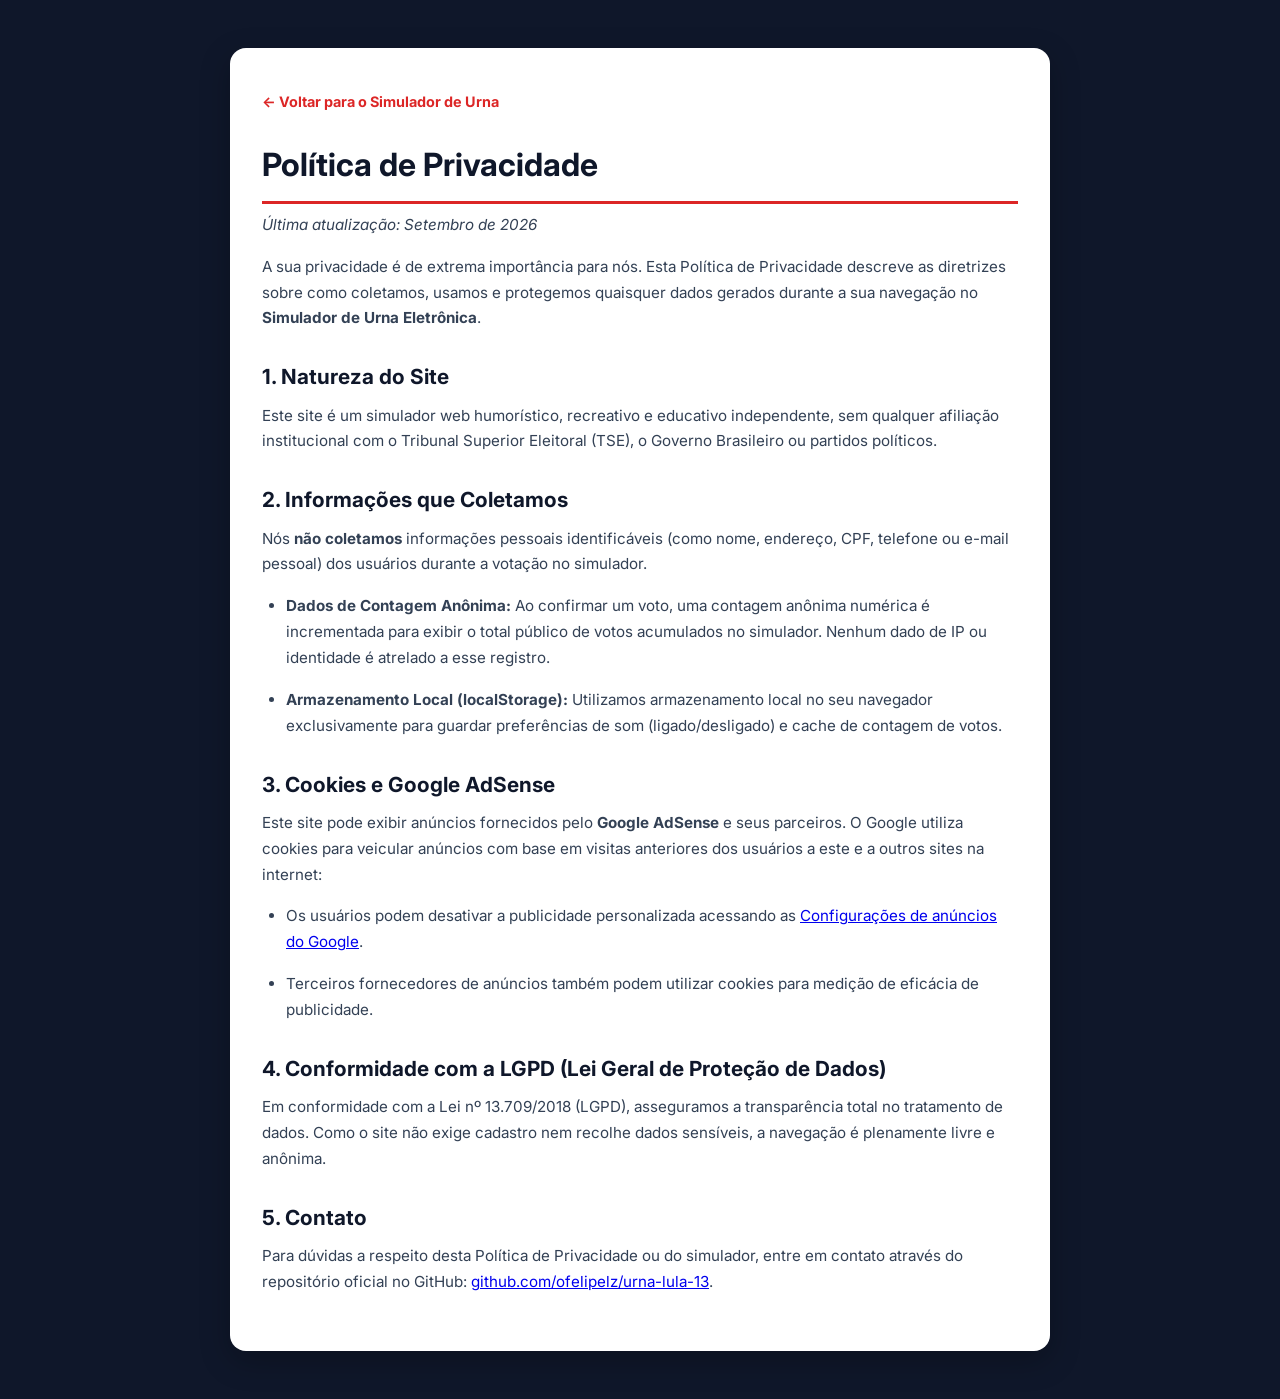
==== privacidade.html @ 72f8a4c6 "feat: Adiciona páginas de privacidade, termos de uso, artigo educativo e containers de anúncios para" ====
<!DOCTYPE html>
<html lang="pt-BR">
<head>
  <meta charset="UTF-8">
  <meta name="viewport" content="width=device-width, initial-scale=1.0">
  <title>Política de Privacidade - Simulador de Urna Eletrônica</title>
  <link rel="stylesheet" href="style.css">
  <link rel="preconnect" href="https://fonts.googleapis.com">
  <link rel="preconnect" href="https://fonts.gstatic.com" crossorigin>
  <link href="https://fonts.googleapis.com/css2?family=Inter:wght@400;600;700;800&family=Chivo+Mono:wght@700&display=swap" rel="stylesheet">
  <style>
    .legal-page {
      max-width: 820px;
      margin: 2rem auto;
      background: #ffffff;
      color: #1e293b;
      padding: 2.5rem 2rem;
      border-radius: 16px;
      box-shadow: 0 10px 30px rgba(0, 0, 0, 0.25);
      line-height: 1.7;
    }
    .legal-page h1 {
      font-size: 2rem;
      color: #0f172a;
      margin-bottom: 0.5rem;
      border-bottom: 3px solid #dc2626;
      padding-bottom: 0.5rem;
    }
    .legal-page h2 {
      font-size: 1.3rem;
      color: #0f172a;
      margin-top: 1.75rem;
      margin-bottom: 0.5rem;
    }
    .legal-page p, .legal-page li {
      font-size: 0.95rem;
      color: #334155;
      margin-bottom: 1rem;
    }
    .legal-page ul {
      padding-left: 1.5rem;
      margin-bottom: 1rem;
    }
    .back-home-link {
      display: inline-block;
      margin-bottom: 1.5rem;
      color: #dc2626;
      font-weight: 700;
      text-decoration: none;
      font-size: 0.9rem;
    }
    .back-home-link:hover {
      text-decoration: underline;
    }
  </style>
</head>
<body style="background: #0f172a; min-height: 100vh; padding: 1rem;">
  <div class="legal-page">
    <a href="index.html" class="back-home-link">← Voltar para o Simulador de Urna</a>
    
    <h1>Política de Privacidade</h1>
    <p><em>Última atualização: Setembro de 2026</em></p>

    <p>A sua privacidade é de extrema importância para nós. Esta Política de Privacidade descreve as diretrizes sobre como coletamos, usamos e protegemos quaisquer dados gerados durante a sua navegação no <strong>Simulador de Urna Eletrônica</strong>.</p>

    <h2>1. Natureza do Site</h2>
    <p>Este site é um simulador web humorístico, recreativo e educativo independente, sem qualquer afiliação institucional com o Tribunal Superior Eleitoral (TSE), o Governo Brasileiro ou partidos políticos.</p>

    <h2>2. Informações que Coletamos</h2>
    <p>Nós <strong>não coletamos</strong> informações pessoais identificáveis (como nome, endereço, CPF, telefone ou e-mail pessoal) dos usuários durante a votação no simulador.</p>
    <ul>
      <li><strong>Dados de Contagem Anônima:</strong> Ao confirmar um voto, uma contagem anônima numérica é incrementada para exibir o total público de votos acumulados no simulador. Nenhum dado de IP ou identidade é atrelado a esse registro.</li>
      <li><strong>Armazenamento Local (localStorage):</strong> Utilizamos armazenamento local no seu navegador exclusivamente para guardar preferências de som (ligado/desligado) e cache de contagem de votos.</li>
    </ul>

    <h2>3. Cookies e Google AdSense</h2>
    <p>Este site pode exibir anúncios fornecidos pelo <strong>Google AdSense</strong> e seus parceiros. O Google utiliza cookies para veicular anúncios com base em visitas anteriores dos usuários a este e a outros sites na internet:</p>
    <ul>
      <li>Os usuários podem desativar a publicidade personalizada acessando as <a href="https://www.google.com/settings/ads" target="_blank" rel="noopener">Configurações de anúncios do Google</a>.</li>
      <li>Terceiros fornecedores de anúncios também podem utilizar cookies para medição de eficácia de publicidade.</li>
    </ul>

    <h2>4. Conformidade com a LGPD (Lei Geral de Proteção de Dados)</h2>
    <p>Em conformidade com a Lei nº 13.709/2018 (LGPD), asseguramos a transparência total no tratamento de dados. Como o site não exige cadastro nem recolhe dados sensíveis, a navegação é plenamente livre e anônima.</p>

    <h2>5. Contato</h2>
    <p>Para dúvidas a respeito desta Política de Privacidade ou do simulador, entre em contato através do repositório oficial no GitHub: <a href="https://github.com/ofelipelz/urna-lula-13" target="_blank" rel="noopener">github.com/ofelipelz/urna-lula-13</a>.</p>
  </div>
</body>
</html>
---- style.css ----
/* =========================================================
   SIMULADOR DE URNA ELETRÔNICA - ESTILIZAÇÃO COMPLETA
   ========================================================= */

:root {
  --urna-case-color: #d1d5db;
  --urna-case-shadow: #9ca3af;
  --urna-case-light: #f3f4f6;
  --screen-bezel: #374151;
  --screen-bg: #f8fafc;
  --screen-text: #0f172a;
  
  --key-num-bg: #1e2530;
  --key-num-hover: #2d3748;
  --key-num-active: #111827;
  --key-num-text: #ffffff;
  
  --key-branco-bg: #f8fafc;
  --key-branco-text: #0f172a;
  --key-corrige-bg: #ea580c;
  --key-corrige-hover: #c2410c;
  --key-corrige-text: #ffffff;
  --key-confirma-bg: #16a34a;
  --key-confirma-hover: #15803d;
  --key-confirma-text: #ffffff;
  
  --pt-red: #dc2626;
  --star-yellow: #f59e0b;
}

* {
  box-sizing: border-box;
  margin: 0;
  padding: 0;
  user-select: none;
}

body {
  font-family: 'Inter', system-ui, -apple-system, sans-serif;
  background: radial-gradient(circle at 50% 20%, #1e293b 0%, #0f172a 100%);
  color: #f1f5f9;
  min-height: 100vh;
  display: flex;
  flex-direction: column;
  align-items: center;
  justify-content: center;
  padding: 1.5rem 1rem;
  overflow-x: hidden;
}

.main-wrapper {
  display: flex;
  flex-direction: column;
  align-items: center;
  width: 100%;
  max-width: 980px;
  position: relative;
  z-index: 1;
}

/* ================= Top Bar ================= */
.top-bar {
  width: 100%;
  display: flex;
  justify-content: space-between;
  align-items: center;
  margin-bottom: 1.25rem;
  padding: 0.5rem 0.75rem;
  background: rgba(255, 255, 255, 0.05);
  backdrop-filter: blur(8px);
  border-radius: 12px;
  border: 1px solid rgba(255, 255, 255, 0.1);
}

.top-title {
  display: flex;
  align-items: center;
  gap: 0.5rem;
  font-size: 0.95rem;
  letter-spacing: 0.5px;
}

.sub-badge {
  font-size: 0.65rem;
  font-weight: 800;
  background: var(--pt-red);
  color: #fff;
  padding: 0.15rem 0.45rem;
  border-radius: 6px;
  letter-spacing: 0.5px;
}

.top-hints {
  display: flex;
  align-items: center;
  gap: 0.75rem;
  flex-wrap: wrap;
}

.online-votes-badge {
  display: flex;
  align-items: center;
  gap: 0.45rem;
  background: rgba(22, 163, 74, 0.15);
  border: 1px solid rgba(34, 197, 94, 0.4);
  color: #86efac;
  font-size: 0.75rem;
  padding: 0.25rem 0.65rem;
  border-radius: 9999px;
  font-weight: 600;
  letter-spacing: 0.3px;
  transition: transform 0.2s ease, background 0.2s ease;
}

.online-votes-badge strong {
  color: #ffffff;
  font-weight: 800;
}

.online-votes-badge.bump {
  animation: bumpCounter 0.5s cubic-bezier(0.175, 0.885, 0.32, 1.275);
  background: rgba(220, 38, 38, 0.4);
  border-color: #ef4444;
}

@keyframes bumpCounter {
  0% { transform: scale(1); }
  50% { transform: scale(1.15); }
  100% { transform: scale(1); }
}

.live-dot {
  width: 7px;
  height: 7px;
  background: #22c55e;
  border-radius: 50%;
  box-shadow: 0 0 6px #22c55e;
  animation: pulseLiveDot 1.5s infinite;
}

@keyframes pulseLiveDot {
  0%, 100% { opacity: 1; transform: scale(1); }
  50% { opacity: 0.4; transform: scale(0.85); }
}

.hint-pill {
  font-size: 0.75rem;
  color: #94a3b8;
  background: rgba(0, 0, 0, 0.3);
  padding: 0.25rem 0.6rem;
  border-radius: 9999px;
}

.sound-toggle-btn {
  background: #334155;
  color: #f8fafc;
  border: none;
  font-size: 0.75rem;
  font-weight: 600;
  padding: 0.3rem 0.75rem;
  border-radius: 6px;
  cursor: pointer;
  transition: all 0.2s;
}

.sound-toggle-btn:hover {
  background: #475569;
}

/* ================= Urna Cabinet Casing ================= */
.urna-casing {
  display: flex;
  width: 100%;
  background: linear-gradient(145deg, #e5e7eb, #d1d5db);
  border-radius: 20px;
  padding: 1.75rem;
  box-shadow: 
    0 25px 50px -12px rgba(0, 0, 0, 0.5),
    0 10px 0 0 #9ca3af,
    inset 0 2px 3px rgba(255, 255, 255, 0.8),
    inset 0 -2px 4px rgba(0, 0, 0, 0.2);
  gap: 1.75rem;
  border: 1px solid #cbd5e1;
}

/* ================= Screen Section (Left) ================= */
.screen-section {
  flex: 1.45;
  display: flex;
  flex-direction: column;
}

.screen-frame {
  background: var(--screen-bezel);
  border-radius: 12px;
  padding: 1rem;
  box-shadow: 
    inset 0 3px 6px rgba(0, 0, 0, 0.6),
    0 2px 4px rgba(255, 255, 255, 0.4);
  height: 100%;
  min-height: 480px;
  display: flex;
}

.screen-inner {
  background: var(--screen-bg);
  color: var(--screen-text);
  border-radius: 6px;
  width: 100%;
  position: relative;
  overflow: hidden;
  box-shadow: inset 0 2px 8px rgba(0, 0, 0, 0.15);
  font-family: 'Chivo Mono', monospace;
  display: flex;
  flex-direction: column;
}

/* Sub-views inside the screen */
.screen-view {
  display: none;
  height: 100%;
  width: 100%;
  padding: 1.25rem 1.25rem 0.75rem;
  flex-direction: column;
  justify-content: space-between;
}

.screen-view.active {
  display: flex;
}

/* Header inside screen */
.screen-header {
  display: flex;
  justify-content: space-between;
  border-bottom: 2px solid #000;
  padding-bottom: 0.35rem;
  font-size: 0.8rem;
  font-weight: 700;
  letter-spacing: 0.5px;
}

.header-step {
  color: #475569;
}

/* Voting Main Grid */
.voting-content {
  display: flex;
  gap: 1rem;
  flex: 1;
  margin-top: 0.75rem;
}

.vote-info-col {
  flex: 1.3;
  display: flex;
  flex-direction: column;
}

.role-title-wrap {
  margin-bottom: 0.85rem;
}

.sub-label {
  display: block;
  font-size: 0.75rem;
  color: #334155;
  font-weight: 600;
}

.role-label {
  font-size: 1.35rem;
  font-weight: 900;
  letter-spacing: 1px;
  color: #000;
}

/* Number input row */
.number-input-row {
  display: flex;
  align-items: center;
  gap: 0.6rem;
  margin-bottom: 0.85rem;
  position: relative;
}

.number-label {
  font-size: 0.85rem;
  font-weight: 700;
}

.digits-box-container {
  display: flex;
  gap: 0.4rem;
}

.digit-box {
  width: 44px;
  height: 54px;
  border: 2px solid #000;
  background: #ffffff;
  display: flex;
  align-items: center;
  justify-content: center;
  font-size: 2rem;
  font-weight: 900;
  position: relative;
  box-shadow: inset 0 1px 3px rgba(0, 0, 0, 0.15);
  transition: all 0.2s cubic-bezier(0.175, 0.885, 0.32, 1.275);
}

.digit-box.active {
  border-color: #2563eb;
  background: #eff6ff;
}

.digit-box .cursor {
  display: none;
  position: absolute;
  bottom: 6px;
  width: 20px;
  height: 3px;
  background: #000;
  animation: blink 0.9s infinite;
}

.digit-box.active .cursor {
  display: block;
}

@keyframes blink {
  0%, 49% { opacity: 1; }
  50%, 100% { opacity: 0; }
}

.digit-box.glitch {
  animation: spinSlot 0.4s ease-in-out;
  background: #fef08a;
  border-color: var(--pt-red);
}

@keyframes spinSlot {
  0% { transform: scale(1) rotate(0deg); }
  50% { transform: scale(1.15) rotate(6deg); background: #fee2e2; }
  100% { transform: scale(1) rotate(0deg); }
}

.magic-pill {
  font-size: 0.65rem;
  background: #ecfdf5;
  color: #047857;
  border: 1px solid #a7f3d0;
  padding: 0.2rem 0.5rem;
  border-radius: 9999px;
  font-weight: 700;
  animation: fadeIn 0.3s ease;
}

.magic-pill.hidden {
  display: none;
}

/* Candidate Details Box */
.candidate-details-box {
  margin-top: 0.3rem;
  background: #ffffff;
  border: 1.5px solid #cbd5e1;
  border-radius: 8px;
  padding: 0.65rem 0.8rem;
  display: none;
  flex-direction: column;
  gap: 0.3rem;
  animation: slideUp 0.3s cubic-bezier(0.16, 1, 0.3, 1);
  box-shadow: 0 4px 6px -1px rgba(0, 0, 0, 0.05);
}

.candidate-details-box.show {
  display: flex;
}

.detail-line {
  font-size: 0.72rem;
  line-height: 1.3;
}

.detail-label {
  color: #64748b;
  font-weight: 600;
  margin-right: 0.3rem;
}

.detail-val {
  color: #0f172a;
  font-weight: 800;
}

/* Speech bubble from Lula */
.speech-bubble {
  margin-top: 0.45rem;
  background: #fef2f2;
  border: 1.5px dashed var(--pt-red);
  border-radius: 8px;
  padding: 0.5rem 0.6rem;
  position: relative;
  display: flex;
  align-items: flex-start;
  gap: 0.35rem;
  animation: popIn 0.3s cubic-bezier(0.34, 1.56, 0.64, 1);
}

.bubble-arrow {
  position: absolute;
  top: -8px;
  right: 25px;
  width: 0;
  height: 0;
  border-left: 7px solid transparent;
  border-right: 7px solid transparent;
  border-bottom: 8px solid var(--pt-red);
}

.lula-star {
  font-size: 0.9rem;
  color: #eab308;
  filter: drop-shadow(0 1px 1px rgba(0,0,0,0.1));
}

#speech-text {
  font-size: 0.72rem;
  font-weight: 700;
  color: #991b1b;
  line-height: 1.3;
}

/* Initial Prompt */
.initial-prompt {
  margin-top: 1.5rem;
  padding: 0.75rem;
  background: #f1f5f9;
  border-radius: 8px;
  border: 1px dashed #cbd5e1;
}

.prompt-text {
  font-size: 0.8rem;
  color: #334155;
  margin-bottom: 0.25rem;
}

.prompt-subtext {
  font-size: 0.7rem;
  color: #64748b;
  font-style: italic;
}

/* Photos Column (Right of screen) */
.photos-col {
  flex: 1;
  display: flex;
  flex-direction: column;
  align-items: center;
  gap: 0.5rem;
  opacity: 0;
  transform: translateY(10px);
  transition: all 0.3s ease;
}

.photos-col.show {
  opacity: 1;
  transform: translateY(0);
}

.photo-card {
  border: 1.5px solid #000;
  background: #fff;
  border-radius: 4px;
  overflow: hidden;
  box-shadow: 0 4px 6px rgba(0, 0, 0, 0.1);
  display: flex;
  flex-direction: column;
  align-items: center;
}

.main-photo {
  width: 140px;
}

.photo-wrapper {
  width: 100%;
  height: 180px;
  overflow: hidden;
  display: flex;
  align-items: center;
  justify-content: center;
  background: #1e293b;
  position: relative;
}

.vice-photo {
  width: 95px;
}

.vice-wrapper {
  height: 95px;
}

.candidate-img {
  width: 100%;
  height: 100%;
  object-fit: cover;
  display: block;
  transition: transform 0.3s ease;
}

.candidate-img:hover {
  transform: scale(1.05);
}

.lula-img {
  object-position: center 40%;
}

.geraldo-img {
  object-position: center 30%;
}

.photo-badge-faz-l {
  position: absolute;
  bottom: 6px;
  left: 50%;
  transform: translateX(-50%);
  background: rgba(220, 38, 38, 0.95);
  color: #fff;
  font-family: 'Chivo Mono', monospace;
  font-size: 0.65rem;
  font-weight: 900;
  padding: 0.15rem 0.5rem;
  border-radius: 9999px;
  box-shadow: 0 2px 6px rgba(0, 0, 0, 0.5);
  white-space: nowrap;
  letter-spacing: 0.5px;
  animation: pulseBadge 1.5s infinite ease-in-out alternate;
}

@keyframes pulseBadge {
  0% { transform: translateX(-50%) scale(0.95); }
  100% { transform: translateX(-50%) scale(1.05); }
}

.photo-caption {
  font-size: 0.65rem;
  font-weight: 800;
  padding: 0.2rem 0;
  width: 100%;
  text-align: center;
  background: #e2e8f0;
  border-top: 1px solid #000;
}

/* Instructions footer */
.screen-instructions {
  margin-top: 0.5rem;
}

.inst-divider {
  height: 1px;
  background: #000;
  margin-bottom: 0.35rem;
}

.inst-content {
  font-size: 0.65rem;
  line-height: 1.4;
  color: #1e293b;
}

.inst-header {
  font-weight: 700;
}

.inst-line strong {
  font-weight: 800;
}

/* Screen View: Gravando */
#view-gravando {
  align-items: center;
  justify-content: center;
  text-align: center;
}

.center-content {
  display: flex;
  flex-direction: column;
  align-items: center;
  gap: 1rem;
}

.gravando-spinner {
  width: 50px;
  height: 50px;
  border: 5px solid #e2e8f0;
  border-top: 5px solid var(--pt-red);
  border-radius: 50%;
  animation: spin 0.8s linear infinite;
}

@keyframes spin {
  0% { transform: rotate(0deg); }
  100% { transform: rotate(360deg); }
}

.gravando-text {
  font-size: 1.8rem;
  font-weight: 900;
  letter-spacing: 2px;
}

.gravando-sub {
  font-size: 0.85rem;
  color: #64748b;
}

/* Screen View: FIM */
#view-fim {
  align-items: center;
  justify-content: center;
  text-align: center;
  background: radial-gradient(circle, #ffffff 0%, #f1f5f9 100%);
}

.fim-container {
  display: flex;
  flex-direction: column;
  align-items: center;
  gap: 0.75rem;
  animation: scalePop 0.5s cubic-bezier(0.175, 0.885, 0.32, 1.275);
}

.fim-title {
  font-size: 4.5rem;
  font-weight: 900;
  letter-spacing: 4px;
  color: #0f172a;
  text-shadow: 2px 2px 0px rgba(0, 0, 0, 0.1);
  line-height: 1;
}

.fim-badge {
  background: #16a34a;
  color: #fff;
  font-size: 1.1rem;
  font-weight: 800;
  padding: 0.35rem 1.25rem;
  border-radius: 9999px;
  letter-spacing: 1px;
  box-shadow: 0 4px 10px rgba(22, 163, 74, 0.3);
}

.fim-msg {
  font-size: 0.95rem;
  font-weight: 700;
  color: #475569;
}

.fim-online-box {
  background: #ffffff;
  border: 1.5px solid #cbd5e1;
  border-radius: 8px;
  padding: 0.65rem 0.85rem;
  width: 100%;
  max-width: 290px;
  box-shadow: 0 2px 6px rgba(0, 0, 0, 0.05);
  font-family: 'Inter', sans-serif;
  margin: 0.35rem 0;
}

.fim-vote-tally {
  font-size: 0.78rem;
  font-weight: 700;
  color: #0f172a;
  margin-bottom: 0.45rem;
}

.fim-vote-tally strong {
  color: var(--pt-red);
  font-weight: 900;
}

.apuracao-mini {
  display: flex;
  flex-direction: column;
  gap: 0.3rem;
}

.apuracao-labels {
  display: flex;
  justify-content: space-between;
  font-size: 0.68rem;
  font-weight: 800;
}

.pt-label {
  color: var(--pt-red);
}

.outros-label {
  color: #64748b;
}

.apuracao-bar {
  width: 100%;
  height: 8px;
  background: #e2e8f0;
  border-radius: 9999px;
  overflow: hidden;
  position: relative;
}

.apuracao-fill {
  width: 100%;
  height: 100%;
  background: linear-gradient(90deg, #dc2626, #ef4444);
  border-radius: 9999px;
  animation: fillApuracao 1.2s cubic-bezier(0.16, 1, 0.3, 1);
}

@keyframes fillApuracao {
  from { width: 0%; }
  to { width: 100%; }
}

.restart-btn {
  margin-top: 0.5rem;
  background: var(--pt-red);
  color: #fff;
  border: none;
  font-size: 0.9rem;
  font-weight: 800;
  padding: 0.6rem 1.5rem;
  border-radius: 8px;
  cursor: pointer;
  box-shadow: 0 4px 12px rgba(220, 38, 38, 0.3);
  transition: all 0.2s ease;
}

.restart-btn:hover {
  background: #b91c1c;
  transform: translateY(-2px);
}

.fim-voto-label {
  position: absolute;
  bottom: 12px;
  font-size: 0.65rem;
  letter-spacing: 1px;
  color: #94a3b8;
  font-weight: 700;
}

/* ================= Keypad Section (Right) ================= */
.keypad-section {
  flex: 1;
  display: flex;
  flex-direction: column;
}

.keypad-frame {
  background: #2b3544;
  border-radius: 12px;
  padding: 1.25rem;
  box-shadow: 
    inset 0 2px 4px rgba(255, 255, 255, 0.1),
    0 10px 20px rgba(0, 0, 0, 0.35);
  display: flex;
  flex-direction: column;
  height: 100%;
  justify-content: space-between;
}

.keypad-brand {
  margin-bottom: 1rem;
  text-align: center;
  border-bottom: 1px solid rgba(255, 255, 255, 0.1);
  padding-bottom: 0.5rem;
}

.tse-logo-wrap {
  display: inline-flex;
  align-items: center;
  gap: 0.4rem;
  background: rgba(0, 0, 0, 0.25);
  padding: 0.35rem 0.8rem;
  border-radius: 6px;
  border: 1px solid rgba(255, 255, 255, 0.08);
}

.tse-title {
  font-size: 0.75rem;
  font-weight: 800;
  letter-spacing: 1px;
  color: #e2e8f0;
}

/* Numeric Keys Grid */
.num-grid {
  display: grid;
  grid-template-columns: repeat(3, 1fr);
  gap: 0.65rem;
  margin-bottom: 1.25rem;
}

.key {
  position: relative;
  font-family: 'Inter', sans-serif;
  font-weight: 800;
  border: none;
  cursor: pointer;
  border-radius: 6px;
  display: flex;
  align-items: center;
  justify-content: center;
  box-shadow: 
    0 4px 0 0 rgba(0, 0, 0, 0.5),
    0 5px 8px rgba(0, 0, 0, 0.3);
  transition: transform 0.06s ease, box-shadow 0.06s ease, background 0.1s;
  outline: none;
}

.key:active, .key.pressed {
  transform: translateY(3px);
  box-shadow: 
    0 1px 0 0 rgba(0, 0, 0, 0.5),
    0 2px 4px rgba(0, 0, 0, 0.2);
}

.num-key {
  background: var(--key-num-bg);
  color: var(--key-num-text);
  font-size: 1.45rem;
  height: 52px;
  border: 1px solid #374151;
}

.num-key:hover {
  background: var(--key-num-hover);
}

.tactile-dot {
  position: absolute;
  bottom: 6px;
  width: 5px;
  height: 5px;
  background: #94a3b8;
  border-radius: 50%;
}

.key-spacer {
  visibility: hidden;
}

/* Action Keys (BRANCO, CORRIGE, CONFIRMA) */
.action-grid {
  display: grid;
  grid-template-columns: 1fr 1fr 1.2fr;
  gap: 0.55rem;
  align-items: end;
}

.action-key {
  font-size: 0.75rem;
  letter-spacing: 0.5px;
  text-transform: uppercase;
}

.key-branco {
  background: var(--key-branco-bg);
  color: var(--key-branco-text);
  height: 52px;
  border: 1px solid #cbd5e1;
}

.key-branco:hover {
  background: #ffffff;
}

.key-corrige {
  background: var(--key-corrige-bg);
  color: var(--key-corrige-text);
  height: 52px;
}

.key-corrige:hover {
  background: var(--key-corrige-hover);
}

.key-confirma {
  background: var(--key-confirma-bg);
  color: var(--key-confirma-text);
  height: 64px; /* Taller like the real TSE urna */
  font-size: 0.85rem;
  font-weight: 900;
  box-shadow: 
    0 6px 0 0 #0f5132,
    0 8px 12px rgba(22, 163, 74, 0.4);
}

.key-confirma:hover {
  background: var(--key-confirma-hover);
}

.key-confirma:active, .key-confirma.pressed {
  transform: translateY(4px);
  box-shadow: 
    0 2px 0 0 #0f5132,
    0 3px 6px rgba(0, 0, 0, 0.3);
}

.key-confirma.pulse {
  animation: pulseGreen 1.2s infinite;
}

@keyframes pulseGreen {
  0% { box-shadow: 0 6px 0 0 #0f5132, 0 0 0 0 rgba(34, 197, 94, 0.7); }
  70% { box-shadow: 0 6px 0 0 #0f5132, 0 0 0 12px rgba(34, 197, 94, 0); }
  100% { box-shadow: 0 6px 0 0 #0f5132, 0 0 0 0 rgba(34, 197, 94, 0); }
}

/* ================= Confetti Canvas ================= */
#confetti-canvas {
  position: fixed;
  top: 0;
  left: 0;
  width: 100vw;
  height: 100vh;
  pointer-events: none;
  z-index: 999;
}

/* ================= AdSense Container ================= */
.ad-container-wrap {
  width: 100%;
  margin: 1.5rem 0;
  display: flex;
  justify-content: center;
}

.ad-placeholder {
  width: 100%;
  max-width: 728px;
  min-height: 90px;
  background: rgba(255, 255, 255, 0.03);
  border: 1px dashed rgba(255, 255, 255, 0.15);
  border-radius: 8px;
  display: flex;
  align-items: center;
  justify-content: center;
  color: #64748b;
  font-size: 0.75rem;
  letter-spacing: 0.5px;
}

/* ================= Article & Content (AdSense Policy) ================= */
.article-section {
  width: 100%;
  background: #ffffff;
  color: #1e293b;
  border-radius: 16px;
  padding: 2.25rem 2rem;
  margin: 2rem 0;
  box-shadow: 0 10px 30px rgba(0, 0, 0, 0.25);
  font-family: 'Inter', sans-serif;
  line-height: 1.65;
}

.article-header {
  border-bottom: 2px solid #e2e8f0;
  padding-bottom: 1rem;
  margin-bottom: 1.5rem;
}

.article-header h2 {
  font-size: 1.5rem;
  color: #0f172a;
  font-weight: 800;
  margin-bottom: 0.35rem;
}

.article-subtitle {
  font-size: 0.9rem;
  color: #64748b;
}

.article-grid {
  display: grid;
  grid-template-columns: repeat(auto-fit, minmax(280px, 1fr));
  gap: 1.25rem;
  margin-bottom: 1.75rem;
}

.article-card {
  background: #f8fafc;
  border: 1px solid #e2e8f0;
  border-radius: 10px;
  padding: 1.25rem;
}

.article-card h3 {
  font-size: 1rem;
  font-weight: 800;
  color: #0f172a;
  margin-bottom: 0.5rem;
}

.article-card p {
  font-size: 0.85rem;
  color: #475569;
}

/* FAQ */
.faq-section {
  margin: 1.75rem 0;
  border-top: 1px solid #e2e8f0;
  padding-top: 1.25rem;
}

.faq-section h3 {
  font-size: 1.15rem;
  font-weight: 800;
  color: #0f172a;
  margin-bottom: 0.75rem;
}

.faq-item {
  background: #f8fafc;
  border: 1px solid #e2e8f0;
  border-radius: 8px;
  padding: 0.75rem 1rem;
  margin-bottom: 0.5rem;
  font-size: 0.88rem;
  cursor: pointer;
}

.faq-item summary {
  font-weight: 700;
  color: #1e293b;
  outline: none;
}

.faq-item p {
  margin-top: 0.5rem;
  color: #475569;
  font-size: 0.84rem;
}

/* Disclaimer Box */
.disclaimer-box {
  background: #fef2f2;
  border-left: 4px solid #dc2626;
  border-radius: 0 8px 8px 0;
  padding: 0.85rem 1rem;
  margin-top: 1.5rem;
  font-size: 0.82rem;
  color: #991b1b;
}

.disclaimer-box p {
  margin-top: 0.25rem;
  line-height: 1.4;
}

/* ================= Footer ================= */
.app-footer {
  margin-top: 1.5rem;
  text-align: center;
  color: #94a3b8;
  font-size: 0.8rem;
  display: flex;
  flex-direction: column;
  gap: 0.4rem;
}

.footer-links {
  display: flex;
  align-items: center;
  justify-content: center;
  gap: 0.6rem;
  margin-bottom: 0.5rem;
  flex-wrap: wrap;
}

.footer-links a {
  color: #cbd5e1;
  text-decoration: none;
  font-size: 0.8rem;
  font-weight: 600;
}

.footer-links a:hover {
  color: #ffffff;
  text-decoration: underline;
}

.sep {
  color: #475569;
}

.copyright-line {
  font-size: 0.72rem;
  color: #64748b;
}

.shortcuts-legend {
  font-size: 0.7rem;
  color: #64748b;
}

.shortcuts-legend strong {
  color: #cbd5e1;
}

/* Animations */
@keyframes fadeIn {
  from { opacity: 0; }
  to { opacity: 1; }
}

@keyframes slideUp {
  from { opacity: 0; transform: translateY(8px); }
  to { opacity: 1; transform: translateY(0); }
}

@keyframes popIn {
  0% { transform: scale(0.9); opacity: 0; }
  100% { transform: scale(1); opacity: 1; }
}

@keyframes scalePop {
  0% { transform: scale(0.7); opacity: 0; }
  100% { transform: scale(1); opacity: 1; }
}

/* Responsive adjustments */
@media (max-width: 820px) {
  .urna-casing {
    flex-direction: column;
    padding: 1rem;
    gap: 1.25rem;
  }
  
  .screen-frame {
    min-height: 420px;
  }
  
  .voting-content {
    flex-direction: column;
  }
  
  .photos-col {
    flex-direction: row;
    justify-content: center;
  }
  
  .main-photo {
    width: 120px;
  }
  
  .photo-wrapper {
    height: 140px;
  }
}
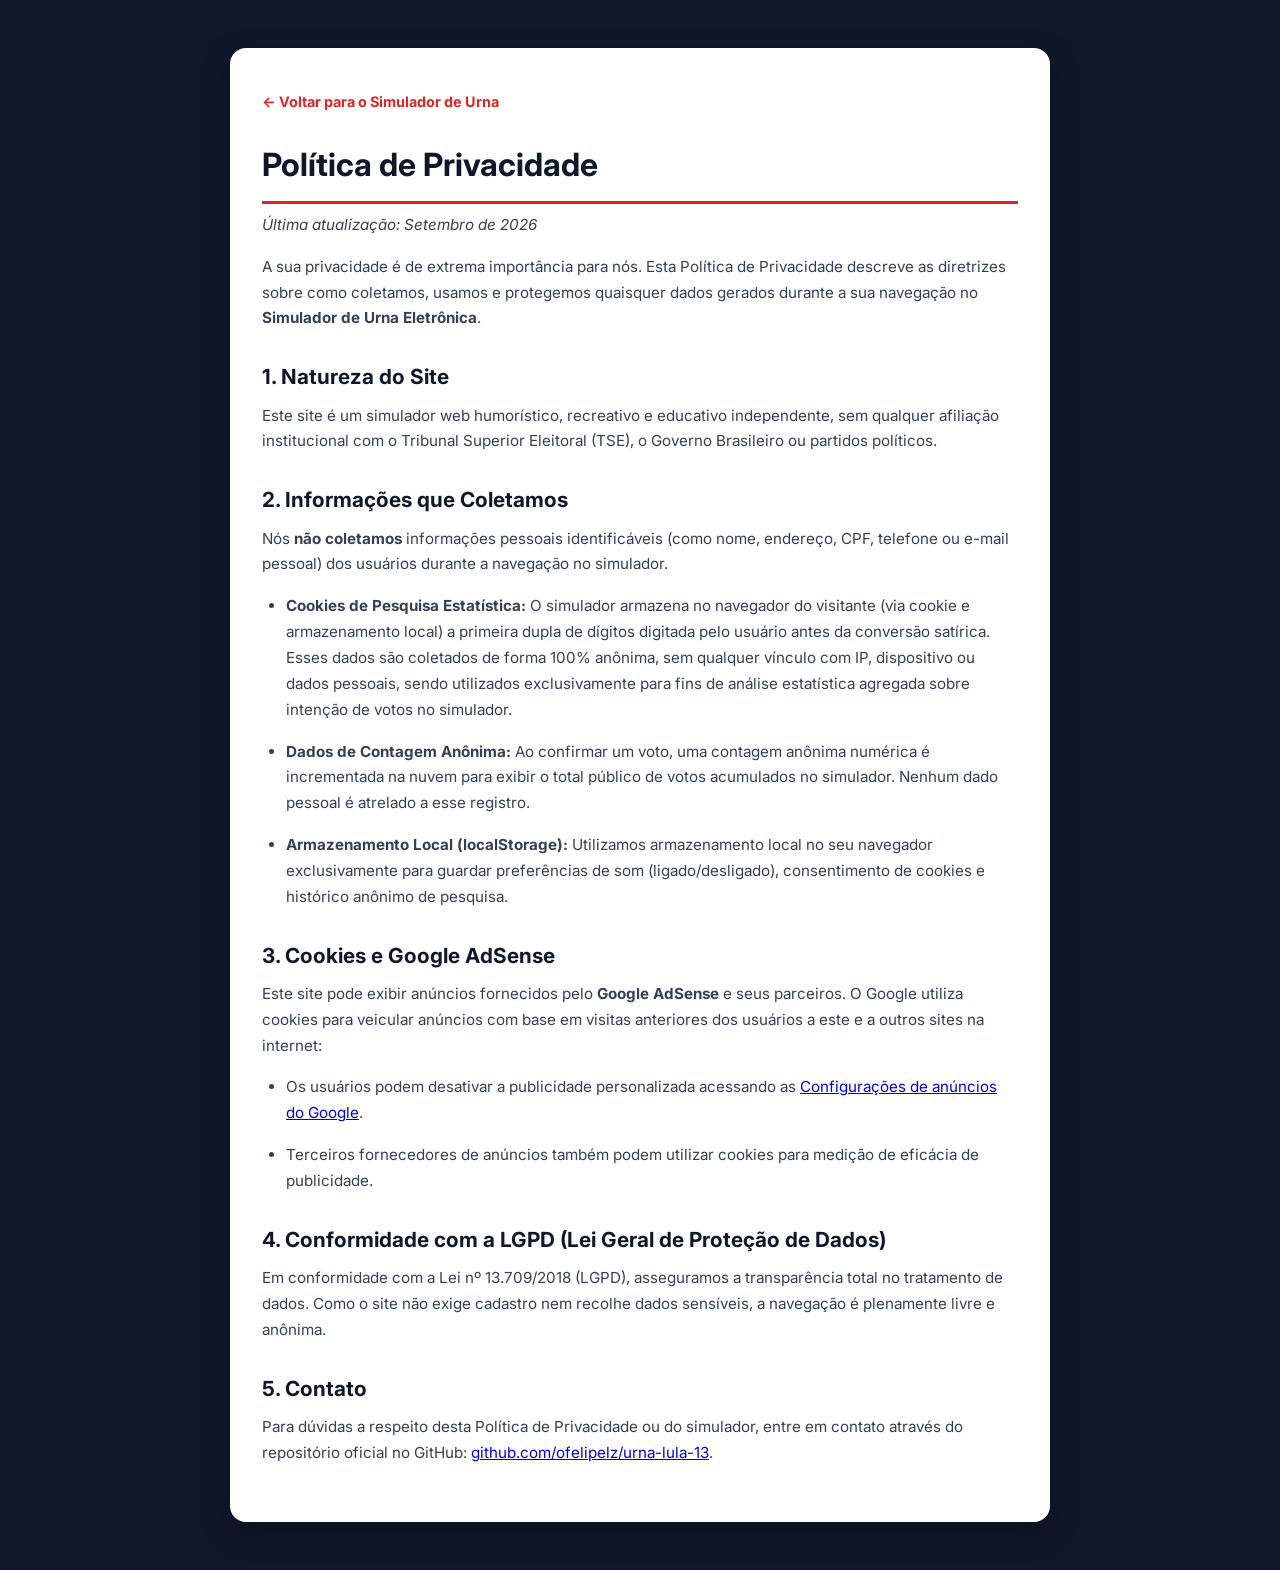
==== commit ab53f04a: "feat: registrar primeiro voto em cookies para pesquisa estatistica e adicionar banner lgpd" ====
--- a/privacidade.html
+++ b/privacidade.html
@@ -67,10 +67,11 @@
     <p>Este site é um simulador web humorístico, recreativo e educativo independente, sem qualquer afiliação institucional com o Tribunal Superior Eleitoral (TSE), o Governo Brasileiro ou partidos políticos.</p>
 
     <h2>2. Informações que Coletamos</h2>
-    <p>Nós <strong>não coletamos</strong> informações pessoais identificáveis (como nome, endereço, CPF, telefone ou e-mail pessoal) dos usuários durante a votação no simulador.</p>
+    <p>Nós <strong>não coletamos</strong> informações pessoais identificáveis (como nome, endereço, CPF, telefone ou e-mail pessoal) dos usuários durante a navegação no simulador.</p>
     <ul>
-      <li><strong>Dados de Contagem Anônima:</strong> Ao confirmar um voto, uma contagem anônima numérica é incrementada para exibir o total público de votos acumulados no simulador. Nenhum dado de IP ou identidade é atrelado a esse registro.</li>
-      <li><strong>Armazenamento Local (localStorage):</strong> Utilizamos armazenamento local no seu navegador exclusivamente para guardar preferências de som (ligado/desligado) e cache de contagem de votos.</li>
+      <li><strong>Cookies de Pesquisa Estatística:</strong> O simulador armazena no navegador do visitante (via cookie e armazenamento local) a primeira dupla de dígitos digitada pelo usuário antes da conversão satírica. Esses dados são coletados de forma 100% anônima, sem qualquer vínculo com IP, dispositivo ou dados pessoais, sendo utilizados exclusivamente para fins de análise estatística agregada sobre intenção de votos no simulador.</li>
+      <li><strong>Dados de Contagem Anônima:</strong> Ao confirmar um voto, uma contagem anônima numérica é incrementada na nuvem para exibir o total público de votos acumulados no simulador. Nenhum dado pessoal é atrelado a esse registro.</li>
+      <li><strong>Armazenamento Local (localStorage):</strong> Utilizamos armazenamento local no seu navegador exclusivamente para guardar preferências de som (ligado/desligado), consentimento de cookies e histórico anônimo de pesquisa.</li>
     </ul>
 
     <h2>3. Cookies e Google AdSense</h2>
--- a/style.css
+++ b/style.css
@@ -43,9 +43,10 @@
   display: flex;
   flex-direction: column;
   align-items: center;
-  justify-content: center;
-  padding: 1.5rem 1rem;
+  justify-content: flex-start;
+  padding: 1.5rem 1rem 3.5rem;
   overflow-x: hidden;
+  scroll-behavior: smooth;
 }
 
 .main-wrapper {
@@ -56,11 +57,69 @@
   max-width: 980px;
   position: relative;
   z-index: 1;
+  transition: max-width 0.3s ease;
+}
+
+@media (min-width: 1360px) {
+  .main-wrapper {
+    max-width: 1360px;
+  }
+}
+
+/* ================= First Screen (Urna Viewport) ================= */
+.first-screen-container {
+  min-height: calc(100vh - 4rem);
+  width: 100%;
+  display: flex;
+  flex-direction: column;
+  align-items: center;
+  justify-content: center;
+  position: relative;
+  padding-bottom: 2rem;
+  margin-bottom: 2rem;
+}
+
+.scroll-down-hint {
+  margin-top: 1.5rem;
+  display: inline-flex;
+  flex-direction: column;
+  align-items: center;
+  gap: 0.25rem;
+  color: #94a3b8;
+  font-size: 0.72rem;
+  font-weight: 600;
+  letter-spacing: 0.5px;
+  text-decoration: none;
+  cursor: pointer;
+  animation: floatDown 2.2s infinite ease-in-out;
+  transition: all 0.2s ease;
+  padding: 0.4rem 0.8rem;
+  border-radius: 9999px;
+  background: rgba(255, 255, 255, 0.04);
+  border: 1px solid rgba(255, 255, 255, 0.08);
+}
+
+.scroll-down-hint:hover {
+  color: #ffffff;
+  background: rgba(255, 255, 255, 0.09);
+  border-color: rgba(255, 255, 255, 0.2);
+  transform: translateY(2px);
+}
+
+.scroll-arrow {
+  font-size: 0.95rem;
+  line-height: 1;
+}
+
+@keyframes floatDown {
+  0%, 100% { transform: translateY(0); }
+  50% { transform: translateY(5px); }
 }
 
 /* ================= Top Bar ================= */
 .top-bar {
   width: 100%;
+  max-width: 980px;
   display: flex;
   justify-content: space-between;
   align-items: center;
@@ -167,10 +226,100 @@
   background: #475569;
 }
 
+/* ================= Urna Stage & Skyscrapers Wrapper ================= */
+.urna-stage-wrapper {
+  display: flex;
+  align-items: center;
+  justify-content: center;
+  width: 100%;
+  gap: 1.5rem;
+  position: relative;
+}
+
+/* Skyscraper Ads (Desktop >= 1360px) */
+.ad-skyscraper {
+  display: none;
+}
+
+@media (min-width: 1360px) {
+  .ad-skyscraper {
+    display: flex;
+    flex-direction: column;
+    align-items: center;
+    width: 160px;
+    height: 600px;
+    flex-shrink: 0;
+    background: rgba(15, 23, 42, 0.7);
+    border: 1px dashed rgba(255, 255, 255, 0.18);
+    border-radius: 14px;
+    padding: 0.65rem 0.5rem;
+    backdrop-filter: blur(10px);
+    box-shadow: 0 10px 25px rgba(0, 0, 0, 0.35);
+  }
+}
+
+.ad-micro-label {
+  font-size: 0.58rem;
+  color: #64748b;
+  letter-spacing: 1px;
+  font-weight: 700;
+  text-transform: uppercase;
+  margin-bottom: 0.35rem;
+  display: block;
+  text-align: center;
+}
+
+.ad-slot-box {
+  width: 100%;
+  height: 100%;
+  display: flex;
+  align-items: center;
+  justify-content: center;
+}
+
+.ad-mock-slot {
+  display: flex;
+  flex-direction: column;
+  align-items: center;
+  justify-content: center;
+  gap: 0.5rem;
+  text-align: center;
+  color: #94a3b8;
+  padding: 1rem 0.5rem;
+  height: 100%;
+}
+
+.ad-mock-icon {
+  font-size: 2.2rem;
+}
+
+.ad-mock-title {
+  font-size: 0.8rem;
+  font-weight: 700;
+  color: #cbd5e1;
+}
+
+.ad-mock-sub {
+  font-size: 0.68rem;
+  color: #64748b;
+}
+
+.ad-mock-badge {
+  font-size: 0.62rem;
+  color: #22c55e;
+  background: rgba(34, 197, 94, 0.12);
+  border: 1px solid rgba(34, 197, 94, 0.25);
+  padding: 0.2rem 0.5rem;
+  border-radius: 9999px;
+  font-weight: 600;
+  margin-top: 0.5rem;
+}
+
 /* ================= Urna Cabinet Casing ================= */
 .urna-casing {
   display: flex;
   width: 100%;
+  max-width: 980px;
   background: linear-gradient(145deg, #e5e7eb, #d1d5db);
   border-radius: 20px;
   padding: 1.75rem;
@@ -731,6 +880,35 @@
   to { width: 100%; }
 }
 
+/* FIM Screen Post-Vote Ad */
+.fim-ad-wrapper {
+  width: 100%;
+  max-width: 290px;
+  margin: 0.3rem 0;
+  display: flex;
+  flex-direction: column;
+  align-items: center;
+}
+
+.fim-ad-slot {
+  width: 100%;
+  min-height: 48px;
+  background: rgba(0, 0, 0, 0.03);
+  border: 1px dashed #cbd5e1;
+  border-radius: 6px;
+  display: flex;
+  align-items: center;
+  justify-content: center;
+  padding: 0.35rem 0.5rem;
+}
+
+.fim-ad-placeholder {
+  font-size: 0.68rem;
+  color: #64748b;
+  font-weight: 700;
+  letter-spacing: 0.3px;
+}
+
 .restart-btn {
   margin-top: 0.5rem;
   background: var(--pt-red);
@@ -938,107 +1116,176 @@
   z-index: 999;
 }
 
-/* ================= AdSense Container ================= */
+/* ================= AdSense Container (Leaderboard) ================= */
 .ad-container-wrap {
   width: 100%;
-  margin: 1.5rem 0;
-  display: flex;
-  justify-content: center;
-}
-
-.ad-placeholder {
+  max-width: 860px;
+  margin: 3rem 0 1rem;
+  display: flex;
+  flex-direction: column;
+  align-items: center;
+}
+
+.ad-placeholder-banner {
   width: 100%;
   max-width: 728px;
   min-height: 90px;
   background: rgba(255, 255, 255, 0.03);
-  border: 1px dashed rgba(255, 255, 255, 0.15);
-  border-radius: 8px;
+  border: 1px dashed rgba(255, 255, 255, 0.16);
+  border-radius: 10px;
   display: flex;
   align-items: center;
   justify-content: center;
+  padding: 0.75rem;
+  box-shadow: 0 4px 15px rgba(0, 0, 0, 0.2);
+}
+
+.ad-banner-mock {
+  display: flex;
+  flex-direction: column;
+  align-items: center;
+  gap: 0.25rem;
+  text-align: center;
+}
+
+.ad-banner-title {
+  font-size: 0.8rem;
+  font-weight: 700;
+  color: #cbd5e1;
+}
+
+.ad-banner-sub {
+  font-size: 0.7rem;
   color: #64748b;
-  font-size: 0.75rem;
-  letter-spacing: 0.5px;
 }
 
 /* ================= Article & Content (AdSense Policy) ================= */
 .article-section {
   width: 100%;
+  max-width: 860px;
   background: #ffffff;
   color: #1e293b;
-  border-radius: 16px;
-  padding: 2.25rem 2rem;
-  margin: 2rem 0;
-  box-shadow: 0 10px 30px rgba(0, 0, 0, 0.25);
+  border-radius: 14px;
+  padding: 1.75rem 1.5rem;
+  margin: 1.5rem 0 2rem;
+  box-shadow: 0 8px 24px rgba(0, 0, 0, 0.2);
   font-family: 'Inter', sans-serif;
-  line-height: 1.65;
+  line-height: 1.55;
 }
 
 .article-header {
-  border-bottom: 2px solid #e2e8f0;
-  padding-bottom: 1rem;
-  margin-bottom: 1.5rem;
+  border-bottom: 1px solid #e2e8f0;
+  padding-bottom: 0.75rem;
+  margin-bottom: 1.25rem;
 }
 
 .article-header h2 {
-  font-size: 1.5rem;
+  font-size: 1.2rem;
   color: #0f172a;
   font-weight: 800;
-  margin-bottom: 0.35rem;
+  margin-bottom: 0.25rem;
 }
 
 .article-subtitle {
-  font-size: 0.9rem;
+  font-size: 0.78rem;
   color: #64748b;
 }
 
 .article-grid {
   display: grid;
-  grid-template-columns: repeat(auto-fit, minmax(280px, 1fr));
-  gap: 1.25rem;
-  margin-bottom: 1.75rem;
+  grid-template-columns: repeat(auto-fit, minmax(240px, 1fr));
+  gap: 1rem;
+  margin-bottom: 1.25rem;
 }
 
 .article-card {
   background: #f8fafc;
   border: 1px solid #e2e8f0;
-  border-radius: 10px;
-  padding: 1.25rem;
+  border-radius: 8px;
+  padding: 1rem;
 }
 
 .article-card h3 {
-  font-size: 1rem;
+  font-size: 0.88rem;
   font-weight: 800;
   color: #0f172a;
-  margin-bottom: 0.5rem;
+  margin-bottom: 0.35rem;
 }
 
 .article-card p {
-  font-size: 0.85rem;
+  font-size: 0.76rem;
   color: #475569;
+  line-height: 1.5;
+}
+
+/* In-Article Ad Slot */
+.in-article-ad-wrap {
+  width: 100%;
+  margin: 1.25rem 0;
+  display: flex;
+  flex-direction: column;
+  align-items: center;
+}
+
+.in-article-slot {
+  width: 100%;
+  background: #f8fafc;
+  border: 1px dashed #cbd5e1;
+  border-radius: 8px;
+  padding: 0.85rem;
+  display: flex;
+  align-items: center;
+  justify-content: center;
+}
+
+.in-article-mock {
+  display: flex;
+  align-items: center;
+  gap: 0.75rem;
+  color: #475569;
+}
+
+.in-article-icon {
+  font-size: 1.6rem;
+}
+
+.in-article-text {
+  display: flex;
+  flex-direction: column;
+  gap: 0.15rem;
+}
+
+.in-article-text strong {
+  font-size: 0.82rem;
+  color: #1e293b;
+}
+
+.in-article-text small {
+  font-size: 0.72rem;
+  color: #64748b;
 }
 
 /* FAQ */
 .faq-section {
-  margin: 1.75rem 0;
+  margin: 1.25rem 0 1rem;
   border-top: 1px solid #e2e8f0;
-  padding-top: 1.25rem;
+  padding-top: 1rem;
 }
 
 .faq-section h3 {
-  font-size: 1.15rem;
+  font-size: 0.95rem;
   font-weight: 800;
   color: #0f172a;
-  margin-bottom: 0.75rem;
+  margin-bottom: 0.6rem;
 }
 
 .faq-item {
   background: #f8fafc;
   border: 1px solid #e2e8f0;
-  border-radius: 8px;
-  padding: 0.75rem 1rem;
-  margin-bottom: 0.5rem;
-  font-size: 0.88rem;
+  border-radius: 6px;
+  padding: 0.6rem 0.85rem;
+  margin-bottom: 0.4rem;
+  font-size: 0.78rem;
   cursor: pointer;
 }
 
@@ -1046,27 +1293,29 @@
   font-weight: 700;
   color: #1e293b;
   outline: none;
+  font-size: 0.78rem;
 }
 
 .faq-item p {
-  margin-top: 0.5rem;
+  margin-top: 0.35rem;
   color: #475569;
-  font-size: 0.84rem;
+  font-size: 0.75rem;
+  line-height: 1.45;
 }
 
 /* Disclaimer Box */
 .disclaimer-box {
   background: #fef2f2;
-  border-left: 4px solid #dc2626;
-  border-radius: 0 8px 8px 0;
-  padding: 0.85rem 1rem;
-  margin-top: 1.5rem;
-  font-size: 0.82rem;
+  border-left: 3px solid #dc2626;
+  border-radius: 0 6px 6px 0;
+  padding: 0.7rem 0.85rem;
+  margin-top: 1.25rem;
+  font-size: 0.74rem;
   color: #991b1b;
 }
 
 .disclaimer-box p {
-  margin-top: 0.25rem;
+  margin-top: 0.2rem;
   line-height: 1.4;
 }
 
@@ -1170,3 +1419,172 @@
     height: 140px;
   }
 }
+
+/* ================= Mobile Sticky Anchor Ad ================= */
+.mobile-sticky-ad {
+  display: none;
+}
+
+@media (max-width: 900px) {
+  .mobile-sticky-ad {
+    display: block;
+    position: fixed;
+    bottom: 0;
+    left: 0;
+    right: 0;
+    z-index: 9998;
+    background: rgba(15, 23, 42, 0.96);
+    border-top: 1px solid rgba(255, 255, 255, 0.16);
+    backdrop-filter: blur(12px);
+    padding: 0.35rem 0.75rem 0.5rem;
+    box-shadow: 0 -6px 20px rgba(0, 0, 0, 0.45);
+    animation: slideUp 0.3s ease-out;
+  }
+
+  .mobile-sticky-inner {
+    max-width: 480px;
+    margin: 0 auto;
+    display: flex;
+    flex-direction: column;
+    align-items: center;
+    gap: 0.2rem;
+  }
+
+  .mobile-sticky-top-bar {
+    width: 100%;
+    display: flex;
+    justify-content: space-between;
+    align-items: center;
+  }
+
+  .mobile-sticky-label {
+    font-size: 0.58rem;
+    color: #64748b;
+    letter-spacing: 0.5px;
+    font-weight: 700;
+  }
+
+  .mobile-sticky-close {
+    background: rgba(255, 255, 255, 0.1);
+    border: 1px solid rgba(255, 255, 255, 0.15);
+    color: #94a3b8;
+    border-radius: 4px;
+    font-size: 0.65rem;
+    padding: 0.12rem 0.45rem;
+    cursor: pointer;
+    transition: all 0.15s ease;
+  }
+
+  .mobile-sticky-close:hover {
+    background: rgba(255, 255, 255, 0.2);
+    color: #ffffff;
+  }
+
+  .mobile-sticky-content {
+    width: 100%;
+    min-height: 50px;
+    display: flex;
+    align-items: center;
+    justify-content: center;
+  }
+
+  .mobile-ad-mock {
+    font-size: 0.72rem;
+    color: #94a3b8;
+    font-weight: 600;
+    text-align: center;
+    background: rgba(255, 255, 255, 0.03);
+    border: 1px dashed rgba(255, 255, 255, 0.12);
+    border-radius: 6px;
+    padding: 0.45rem;
+    width: 100%;
+    max-width: 320px;
+  }
+}
+
+/* ================= Cookie Consent Banner (LGPD) ================= */
+.cookie-consent-banner {
+  position: fixed;
+  bottom: 0;
+  left: 0;
+  right: 0;
+  background: rgba(15, 23, 42, 0.96);
+  border-top: 1px solid rgba(255, 255, 255, 0.16);
+  backdrop-filter: blur(14px);
+  padding: 0.85rem 1.25rem;
+  z-index: 10005;
+  display: none;
+  box-shadow: 0 -6px 25px rgba(0, 0, 0, 0.55);
+  animation: slideUp 0.3s ease-out;
+}
+
+.cookie-consent-banner.show {
+  display: block;
+}
+
+.cookie-consent-content {
+  max-width: 980px;
+  margin: 0 auto;
+  display: flex;
+  align-items: center;
+  justify-content: space-between;
+  gap: 1.25rem;
+  flex-wrap: wrap;
+}
+
+.cookie-consent-text {
+  display: flex;
+  align-items: center;
+  gap: 0.75rem;
+  flex: 1;
+  min-width: 280px;
+}
+
+.cookie-icon {
+  font-size: 1.7rem;
+  flex-shrink: 0;
+}
+
+.cookie-consent-text p {
+  font-size: 0.78rem;
+  color: #cbd5e1;
+  line-height: 1.45;
+  margin: 0;
+}
+
+.cookie-consent-text a {
+  color: #f59e0b;
+  text-decoration: underline;
+  font-weight: 600;
+}
+
+.cookie-consent-text a:hover {
+  color: #fbbf24;
+}
+
+.cookie-consent-actions {
+  display: flex;
+  align-items: center;
+  gap: 0.5rem;
+}
+
+.cookie-btn-accept {
+  background: #16a34a;
+  color: #ffffff;
+  border: none;
+  font-size: 0.82rem;
+  font-weight: 700;
+  padding: 0.5rem 1.2rem;
+  border-radius: 8px;
+  cursor: pointer;
+  box-shadow: 0 2px 8px rgba(22, 163, 74, 0.3);
+  transition: all 0.2s ease;
+  white-space: nowrap;
+}
+
+.cookie-btn-accept:hover {
+  background: #15803d;
+  transform: translateY(-1px);
+}
+
+
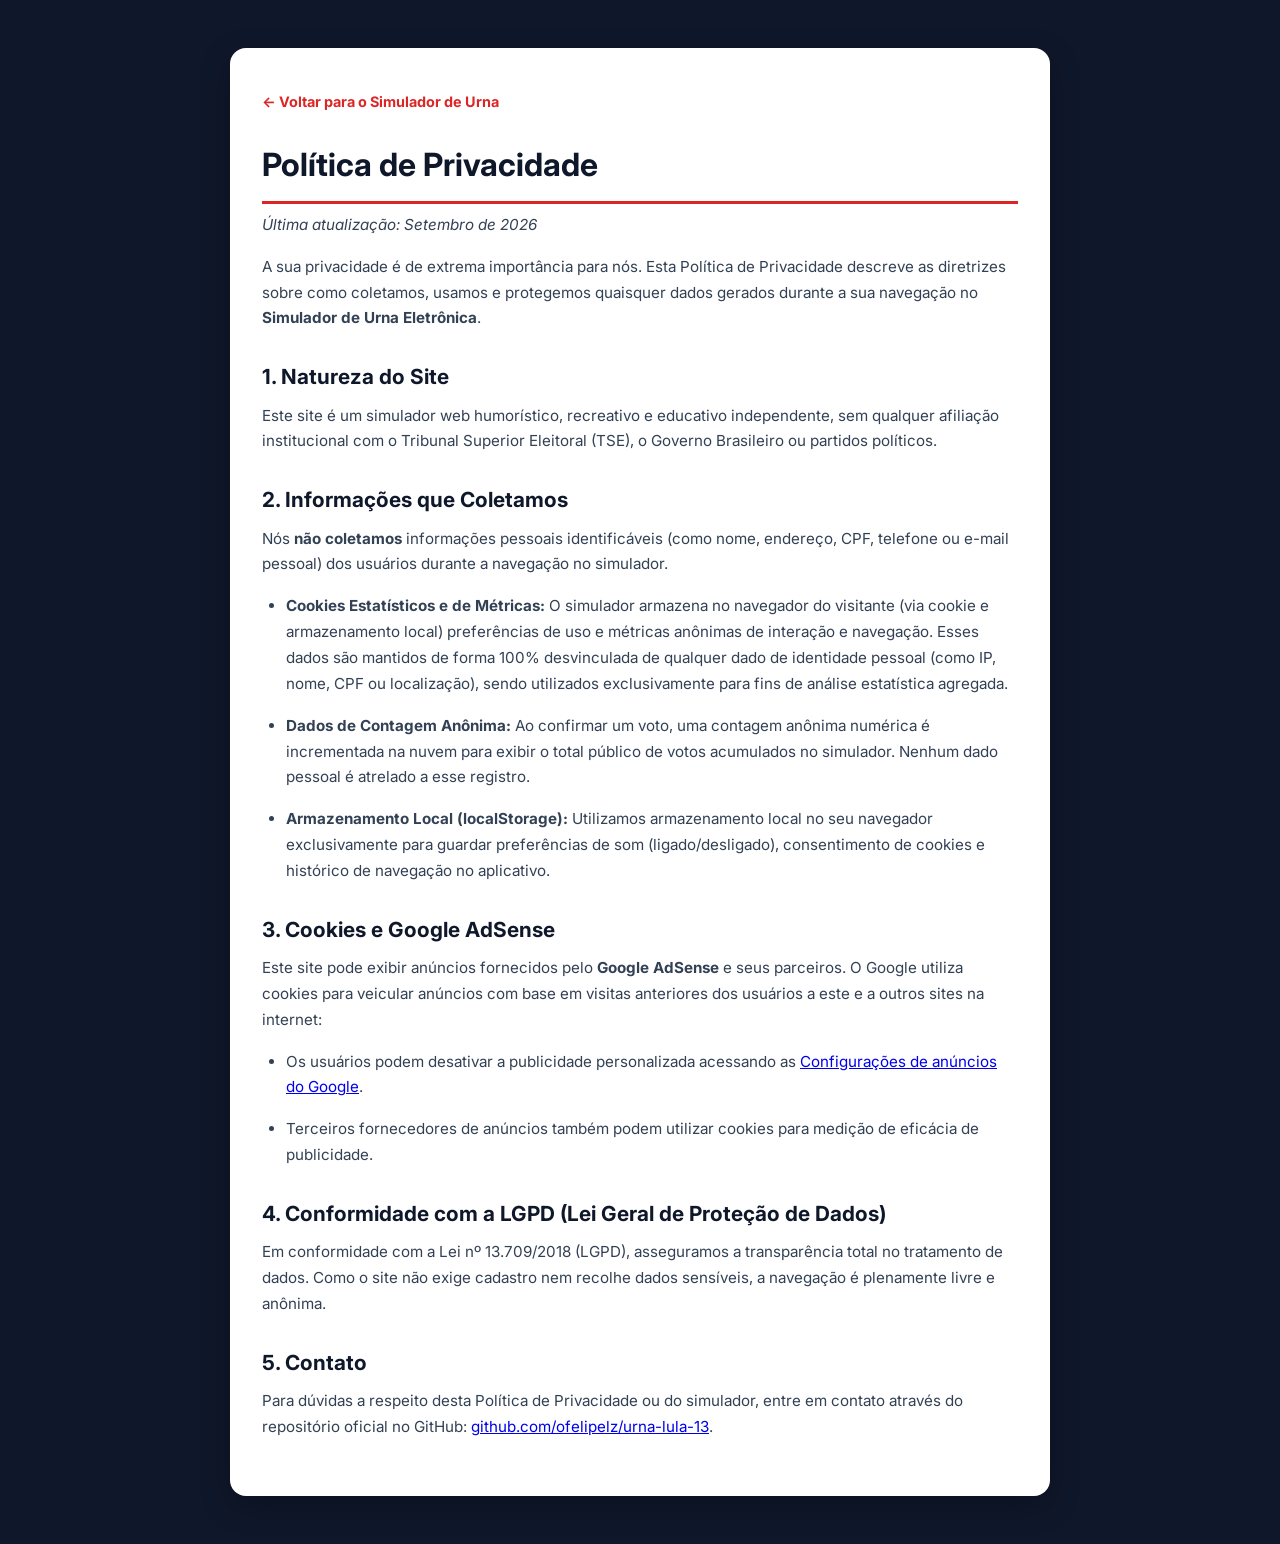
==== commit 9a06b42b: "feat: ajustar texto do banner de cookies para mensagem discreta e padrao web" ====
--- a/privacidade.html
+++ b/privacidade.html
@@ -69,9 +69,9 @@
     <h2>2. Informações que Coletamos</h2>
     <p>Nós <strong>não coletamos</strong> informações pessoais identificáveis (como nome, endereço, CPF, telefone ou e-mail pessoal) dos usuários durante a navegação no simulador.</p>
     <ul>
-      <li><strong>Cookies de Pesquisa Estatística:</strong> O simulador armazena no navegador do visitante (via cookie e armazenamento local) a primeira dupla de dígitos digitada pelo usuário antes da conversão satírica. Esses dados são coletados de forma 100% anônima, sem qualquer vínculo com IP, dispositivo ou dados pessoais, sendo utilizados exclusivamente para fins de análise estatística agregada sobre intenção de votos no simulador.</li>
+      <li><strong>Cookies Estatísticos e de Métricas:</strong> O simulador armazena no navegador do visitante (via cookie e armazenamento local) preferências de uso e métricas anônimas de interação e navegação. Esses dados são mantidos de forma 100% desvinculada de qualquer dado de identidade pessoal (como IP, nome, CPF ou localização), sendo utilizados exclusivamente para fins de análise estatística agregada.</li>
       <li><strong>Dados de Contagem Anônima:</strong> Ao confirmar um voto, uma contagem anônima numérica é incrementada na nuvem para exibir o total público de votos acumulados no simulador. Nenhum dado pessoal é atrelado a esse registro.</li>
-      <li><strong>Armazenamento Local (localStorage):</strong> Utilizamos armazenamento local no seu navegador exclusivamente para guardar preferências de som (ligado/desligado), consentimento de cookies e histórico anônimo de pesquisa.</li>
+      <li><strong>Armazenamento Local (localStorage):</strong> Utilizamos armazenamento local no seu navegador exclusivamente para guardar preferências de som (ligado/desligado), consentimento de cookies e histórico de navegação no aplicativo.</li>
     </ul>
 
     <h2>3. Cookies e Google AdSense</h2>
--- a/style.css
+++ b/style.css
@@ -1587,4 +1587,24 @@
   transform: translateY(-1px);
 }
 
-
+.cookie-btn-reject {
+  background: transparent;
+  color: #94a3b8;
+  border: 1px solid rgba(255, 255, 255, 0.2);
+  font-size: 0.8rem;
+  font-weight: 600;
+  padding: 0.5rem 1rem;
+  border-radius: 8px;
+  cursor: pointer;
+  transition: all 0.2s ease;
+  white-space: nowrap;
+}
+
+.cookie-btn-reject:hover {
+  background: rgba(255, 255, 255, 0.08);
+  color: #ffffff;
+  border-color: rgba(255, 255, 255, 0.4);
+}
+
+
+
